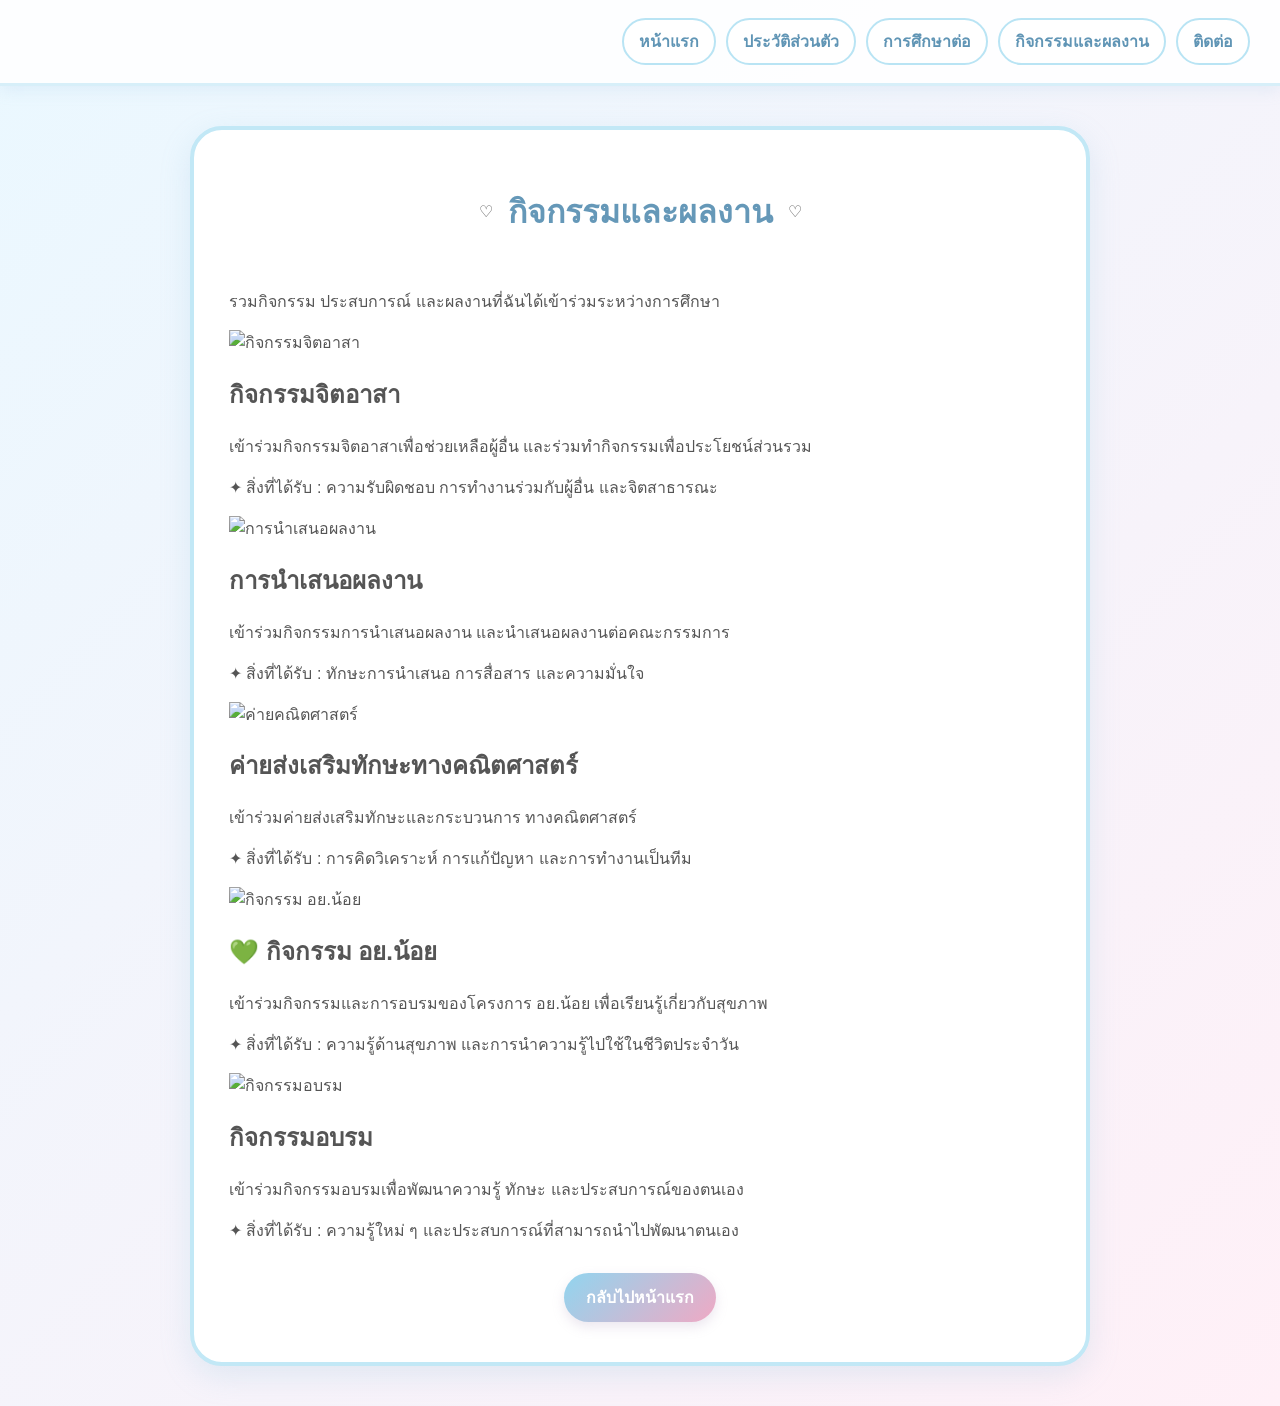
==== activity.html @ 94f87c23 "Update activity.html" ====
<!DOCTYPE html>

<html lang="th">

<head>

    <meta charset="UTF-8">

    <meta name="viewport" content="width=device-width, initial-scale=1.0">

    <title>กิจกรรมและผลงาน | Portfolio</title>

    <link rel="stylesheet" href="style.css">

</head>

<body>

<nav class="navbar">

    <a href="index.html">หน้าแรก</a>

    <a href="profile.html">ประวัติส่วนตัว</a>

    <a href="education.html">การศึกษาต่อ</a>

    <a href="activity.html">กิจกรรมและผลงาน</a>

    <a href="contact.html">ติดต่อ</a>

</nav>

<main class="container">

    <div class="title-box">

        <span>♡</span>

        <h1>กิจกรรมและผลงาน</h1>

        <span>♡</span>

    </div>

    <p class="activity-intro">

        รวมกิจกรรม ประสบการณ์ และผลงานที่ฉันได้เข้าร่วมระหว่างการศึกษา 

    </p>

    <div class="activity-grid">

        <!-- 1 จิตอาสา -->

        <div class="work-card">

            <div class="work-image">

                <img src="volunteer.jpeg" alt="กิจกรรมจิตอาสา">

            </div>

            <div class="work-content">

                <h2> กิจกรรมจิตอาสา</h2>

                <p>

                    เข้าร่วมกิจกรรมจิตอาสาเพื่อช่วยเหลือผู้อื่น

                    และร่วมทำกิจกรรมเพื่อประโยชน์ส่วนรวม

                </p>

                <p class="skill">

                    ✦ สิ่งที่ได้รับ : ความรับผิดชอบ

                    การทำงานร่วมกับผู้อื่น และจิตสาธารณะ

                </p>

            </div>

        </div>

        <!-- 2 การนำเสนอผลงาน -->

        <div class="work-card pink-card">

            <div class="work-image">

                <img src="presentation.jpeg" alt="การนำเสนอผลงาน">

            </div>

            <div class="work-content">

                <h2> การนำเสนอผลงาน</h2>

                <p>

                    เข้าร่วมกิจกรรมการนำเสนอผลงาน

                    และนำเสนอผลงานต่อคณะกรรมการ

                </p>

                <p class="skill">

                    ✦ สิ่งที่ได้รับ : ทักษะการนำเสนอ

                    การสื่อสาร และความมั่นใจ

                </p>

            </div>

        </div>

        <!-- 3 ค่ายคณิตศาสตร์ -->

        <div class="work-card">

            <div class="work-image">

                <img src="mathcamp.jpeg" alt="ค่ายคณิตศาสตร์">

            </div>

            <div class="work-content">

                <h2> ค่ายส่งเสริมทักษะทางคณิตศาสตร์</h2>

                <p>

                    เข้าร่วมค่ายส่งเสริมทักษะและกระบวนการ

                    ทางคณิตศาสตร์

                </p>

                <p class="skill">

                    ✦ สิ่งที่ได้รับ : การคิดวิเคราะห์

                    การแก้ปัญหา และการทำงานเป็นทีม

                </p>

            </div>

        </div>

        <!-- 4 อย.น้อย -->

        <div class="work-card pink-card">

            <div class="work-image">

                <img src="oynoi.jpeg" alt="กิจกรรม อย.น้อย">

            </div>

            <div class="work-content">

                <h2>💚 กิจกรรม อย.น้อย</h2>

                <p>

                    เข้าร่วมกิจกรรมและการอบรมของโครงการ

                    อย.น้อย เพื่อเรียนรู้เกี่ยวกับสุขภาพ

                </p>

                <p class="skill">

                    ✦ สิ่งที่ได้รับ : ความรู้ด้านสุขภาพ

                    และการนำความรู้ไปใช้ในชีวิตประจำวัน

                </p>

            </div>

        </div>

        <!-- 5 อบรม -->

        <div class="work-card">

            <div class="work-image">

                <img src="training.jpeg" alt="กิจกรรมอบรม">

            </div>

            <div class="work-content">

                <h2> กิจกรรมอบรม</h2>

                <p>

                    เข้าร่วมกิจกรรมอบรมเพื่อพัฒนาความรู้

                    ทักษะ และประสบการณ์ของตนเอง

                </p>

                <p class="skill">

                    ✦ สิ่งที่ได้รับ : ความรู้ใหม่ ๆ

                    และประสบการณ์ที่สามารถนำไปพัฒนาตนเอง

                </p>

            </div>

        </div>

    </div>

    <a href="index.html" class="back-button">

         กลับไปหน้าแรก

    </a>

</main>

</body>

</html>
---- style.css ----
* {

    box-sizing: border-box;

}

body {

    margin: 0;

    font-family: Arial, sans-serif;

    background: linear-gradient(135deg, #eaf8ff, #fff0f7);

    color: #555;

    min-height: 100vh;

}

/* =========================

   เมนูด้านบนขวา

========================= */

.navbar {

    display: flex;

    justify-content: flex-end;

    align-items: center;

    gap: 10px;

    padding: 18px 30px;

    background: rgba(255,255,255,0.9);

    border-bottom: 3px solid #d7eff9;

    box-shadow: 0 4px 15px rgba(150,190,220,0.18);

}

.navbar a {

    text-decoration: none;

    color: #6095b5;

    background: white;

    border: 2px solid #b9e4f4;

    padding: 9px 15px;

    border-radius: 25px;

    font-weight: bold;

    transition: 0.3s;

}

.navbar a:hover {

    background: #e6f8ff;

    transform: translateY(-3px);

}

/* =========================

   หน้าปก

========================= */

.cover {

    width: 90%;

    max-width: 800px;

    margin: 55px auto;

    padding: 45px 30px;

    text-align: center;

    background: rgba(255,255,255,0.95);

    border: 4px solid #bde6f5;

    border-radius: 35px;

    box-shadow: 0 10px 30px rgba(140,190,220,0.25);

    position: relative;

}

.decor {

    position: absolute;

    top: 15px;

    right: 25px;

    font-size: 35px;

    color: #f1a9c4;

}

.profile-picture img {

    width: 230px;

    height: 280px;

    object-fit: cover;

    border-radius: 30px;

    border: 6px solid white;

    outline: 3px solid #b9e4f4;

    box-shadow: 0 8px 20px rgba(150,190,220,0.3);

}

.cover h1 {

    margin-top: 30px;

    color: #6399ba;

    font-size: 38px;

}

.cover h2 {

    color: #d27698;

    font-size: 28px;

}

.intro {

    background: #f5fcff;

    border-radius: 25px;

    padding: 15px;

    margin: 25px auto;

    max-width: 600px;

}

.intro p {

    line-height: 1.8;

}

/* =========================

   ปุ่ม

========================= */

.main-button,

.back-button {

    display: inline-block;

    text-decoration: none;

    color: white;

    background: linear-gradient(135deg, #91d5ef, #efa9c4);

    padding: 12px 22px;

    border-radius: 25px;

    font-weight: bold;

    box-shadow: 0 5px 12px rgba(180,160,190,0.25);

    transition: 0.3s;

}

.main-button:hover,

.back-button:hover {

    transform: translateY(-3px);

}

/* =========================

   หน้าข้อมูล

========================= */

.container {

    width: 90%;

    max-width: 900px;

    margin: 40px auto;

    padding: 35px;

    background: white;

    border: 4px solid #c2e8f6;

    border-radius: 32px;

    box-shadow: 0 10px 30px rgba(140,190,220,0.22);

}

/* หัวข้อ */

.title-box {

    display: flex;

    justify-content: center;

    align-items: center;

    gap: 15px;

    margin-bottom: 30px;

}

.title-box h1 {

    color: #6598b8;

    text-align: center;

}

/* กล่องข้อมูล */

.info-card {

    background: #f2fbff;

    border: 2px solid #c6eaf7;

    border-radius: 23px;

    padding: 20px 25px;

    margin: 18px 0;

}

.info-card.pink {

    background: #fff7fa;

    border-color: #f3c4d6;

}

.info-card h2 {

    color: #6097b7;

}

.info-card.pink h2 {

    color: #cc7594;

}

.info-card p {

    line-height: 1.8;

}

/* =========================

   กิจกรรม

========================= */

.activity-card {

    display: flex;

    align-items: center;

    gap: 25px;

    background: #f2fbff;

    border: 2px solid #c6eaf7;

    border-radius: 25px;

    padding: 20px;

    margin: 20px 0;

}

.activity-card.pink {

    background: #fff7fa;

    border-color: #f3c4d6;

}

.activity-photo {

    min-width: 150px;

    height: 120px;

    display: flex;

    align-items: center;

    justify-content: center;

    background: white;

    border: 2px dashed #b7dfee;

    border-radius: 20px;

    font-size: 40px;

}

.activity-card h2 {

    color: #6598b8;

}

/* ปุ่มกลับ */

.back-button {

    display: block;

    width: fit-content;

    margin: 30px auto 5px;

}

/* =========================

   โทรศัพท์

========================= */

@media (max-width: 650px) {

    .navbar {

        justify-content: center;

        padding: 15px 10px;

    }

    .navbar a {

        font-size: 13px;

        padding: 8px 10px;

    }

    .container {

        padding: 25px 18px;

    }

    .cover {

        padding: 35px 20px;

    }

    .cover h1 {

        font-size: 30px;

    }

    .activity-card {

        flex-direction: column;

        text-align: center;

    }

    .activity-photo {

        width: 100%;

    }

}
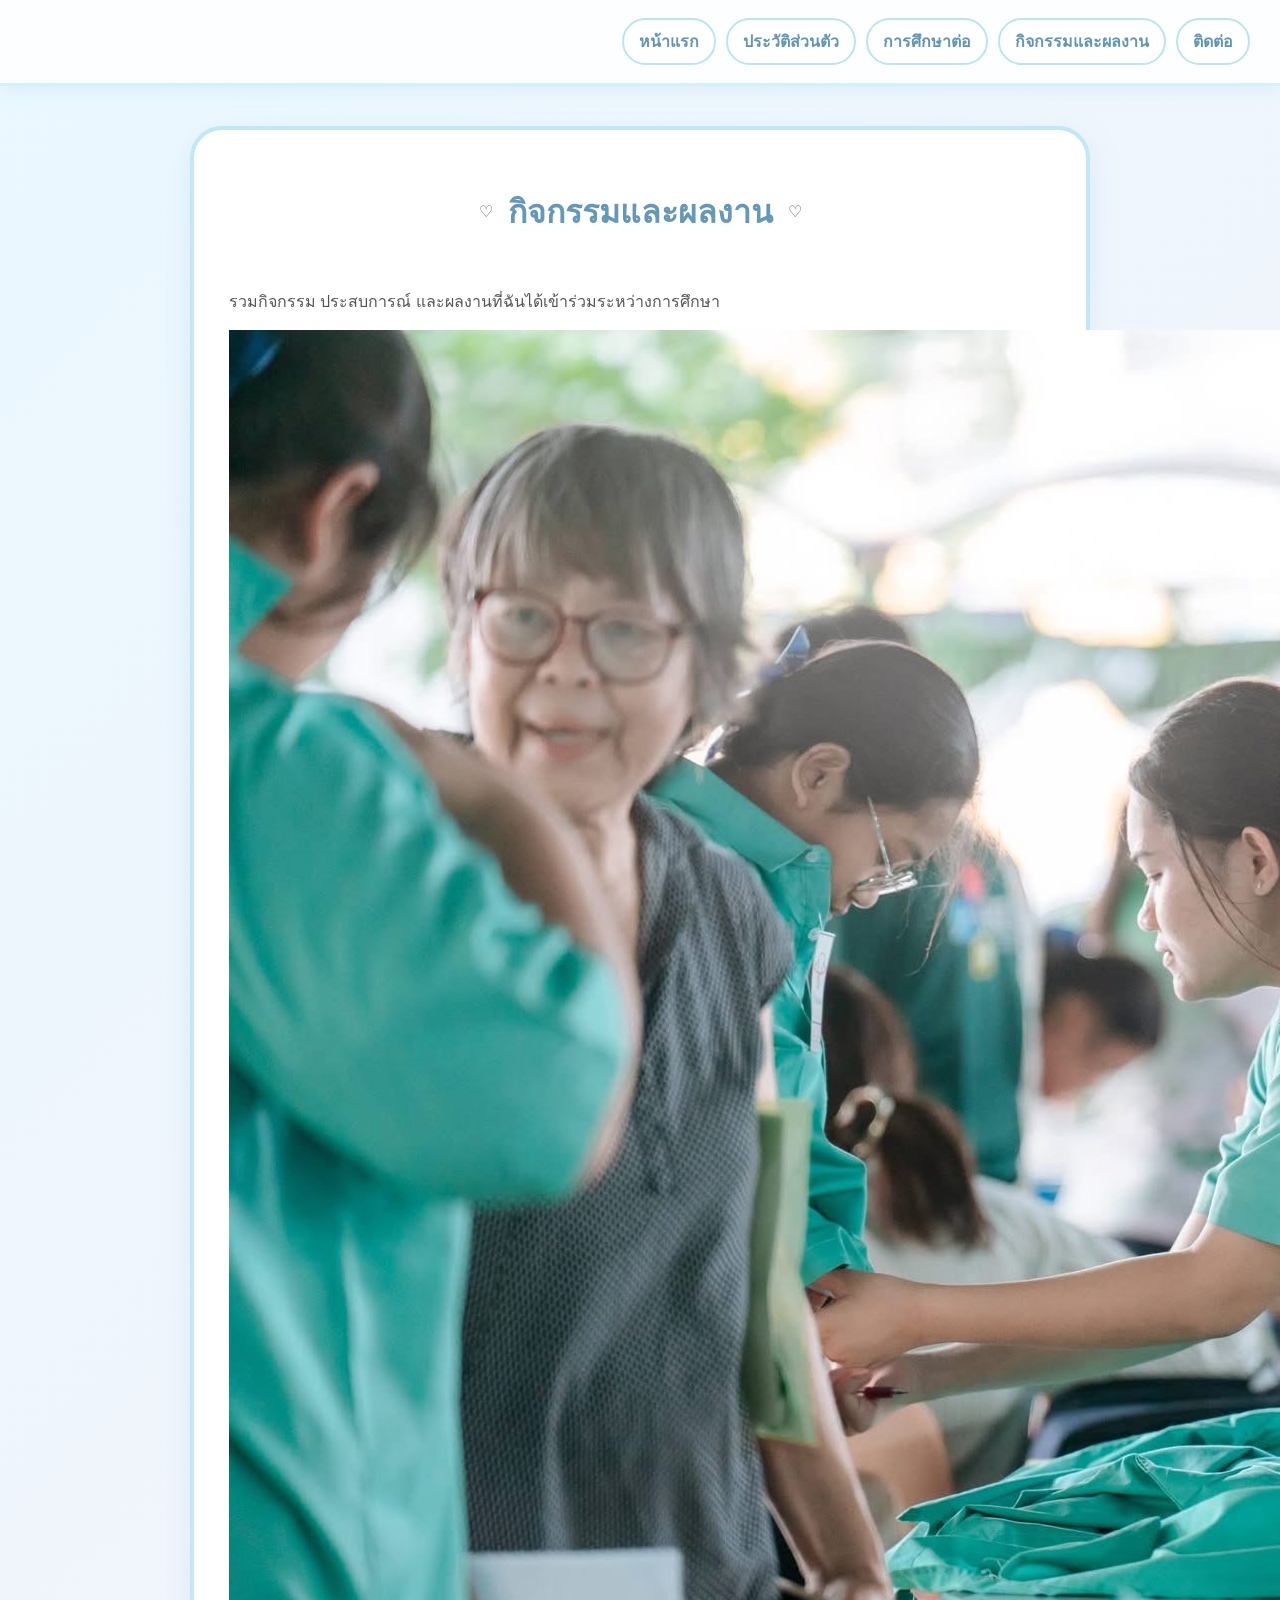
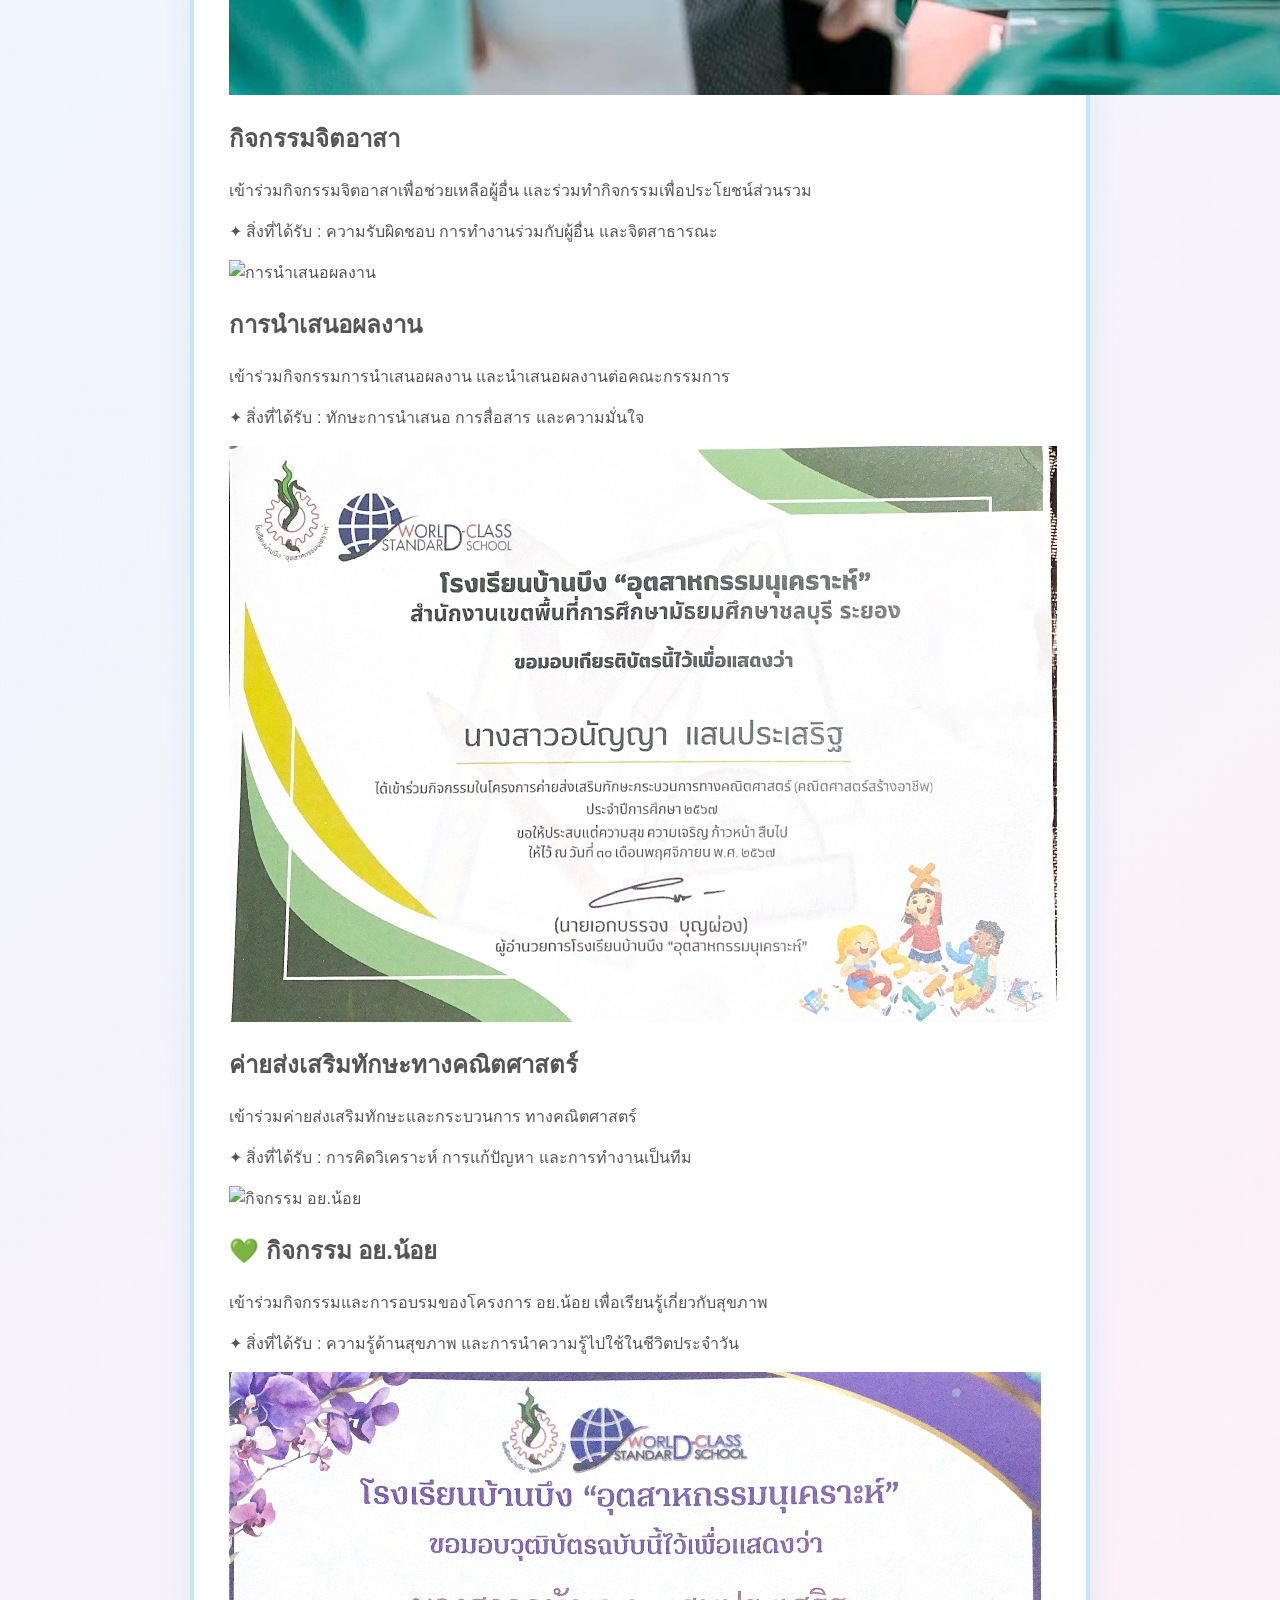
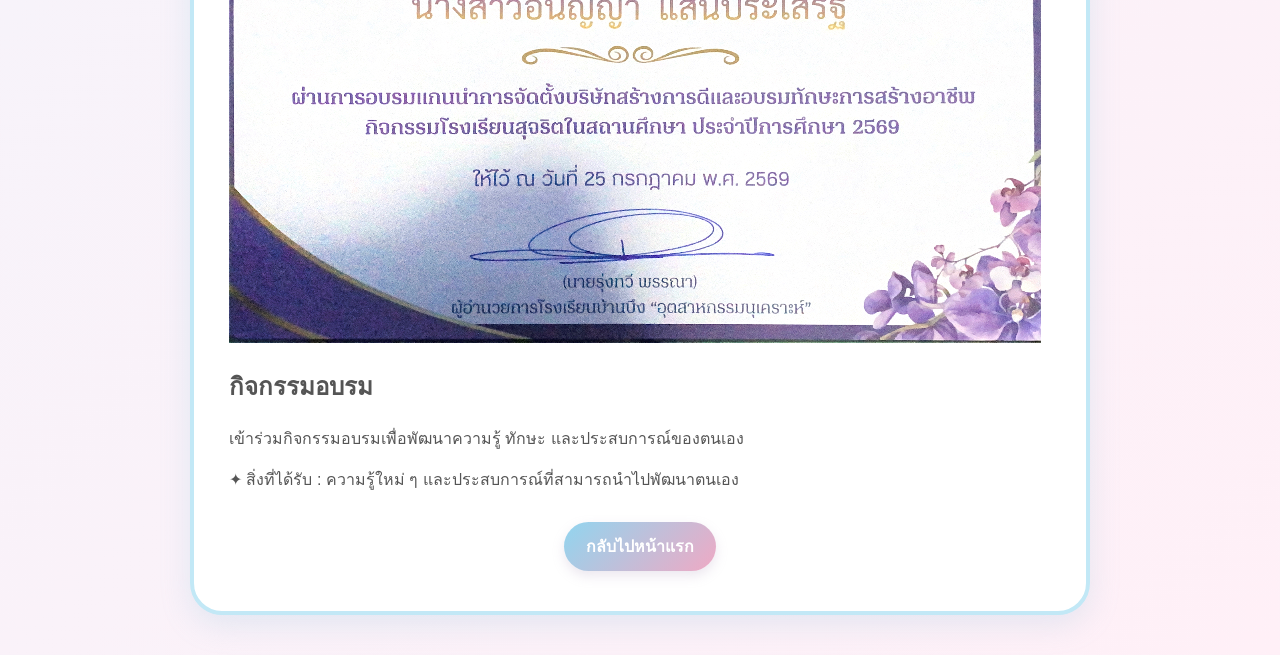
==== commit e7b77adb: "Update activity.html" ====
--- a/activity.html
+++ b/activity.html
@@ -56,7 +56,7 @@
 
             <div class="work-image">
 
-                <img src="volunteer.jpeg" alt="กิจกรรมจิตอาสา">
+                <img src="IMG_9192.jpeg" alt="กิจกรรมจิตอาสา">
 
             </div>
 
@@ -90,7 +90,7 @@
 
             <div class="work-image">
 
-                <img src="presentation.jpeg" alt="การนำเสนอผลงาน">
+                <img src="IMG_1788jpeg" alt="การนำเสนอผลงาน">
 
             </div>
 
@@ -124,7 +124,7 @@
 
             <div class="work-image">
 
-                <img src="mathcamp.jpeg" alt="ค่ายคณิตศาสตร์">
+                <img src="IMG_1789.jpeg" alt="ค่ายคณิตศาสตร์">
 
             </div>
 
@@ -158,7 +158,7 @@
 
             <div class="work-image">
 
-                <img src="oynoi.jpeg" alt="กิจกรรม อย.น้อย">
+                <img src="IMH_1790.jpeg" alt="กิจกรรม อย.น้อย">
 
             </div>
 
@@ -192,7 +192,7 @@
 
             <div class="work-image">
 
-                <img src="training.jpeg" alt="กิจกรรมอบรม">
+                <img src="IMG_1787.jpeg" alt="กิจกรรมอบรม">
 
             </div>
 
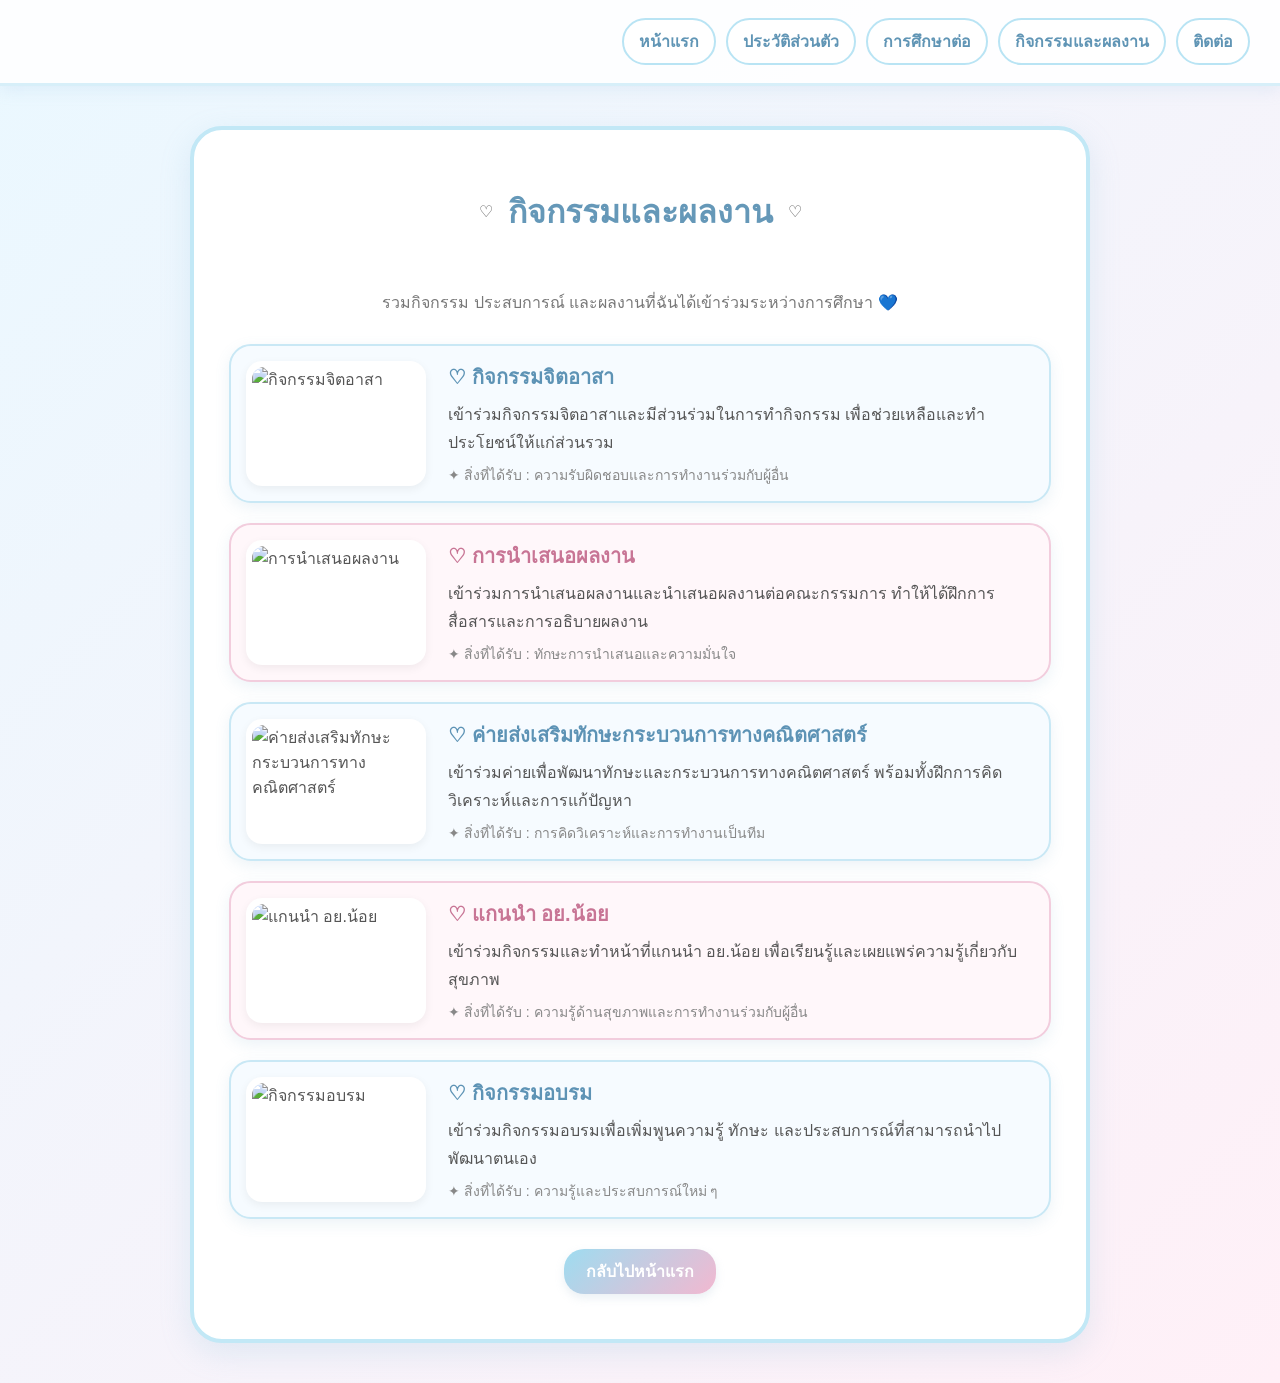
==== commit 43fa5c67: "Update activity.html" ====
--- a/activity.html
+++ b/activity.html
@@ -12,223 +12,457 @@
 
     <link rel="stylesheet" href="style.css">
 
+    <style>
+
+        /* ===== หน้ากิจกรรมและผลงาน ===== */
+
+        .activity-intro {
+
+            text-align: center;
+
+            color: #777;
+
+            margin: 10px 0 28px;
+
+            line-height: 1.7;
+
+        }
+
+        /* กล่องกิจกรรม */
+
+        .activity-item {
+
+            display: flex;
+
+            align-items: center;
+
+            gap: 22px;
+
+            background: #f6fbff;
+
+            border: 2px solid #c9e8f5;
+
+            border-radius: 22px;
+
+            padding: 15px;
+
+            margin-bottom: 20px;
+
+            box-shadow: 0 5px 15px rgba(100, 160, 190, 0.12);
+
+            transition: 0.3s;
+
+        }
+
+        .activity-item:hover {
+
+            transform: translateY(-3px);
+
+        }
+
+        /* สลับสีชมพู */
+
+        .activity-item.pink {
+
+            background: #fff7fa;
+
+            border-color: #f2cddd;
+
+        }
+
+        /* กรอบรูป */
+
+        .activity-img {
+
+            width: 180px;
+
+            height: 125px;
+
+            flex-shrink: 0;
+
+            background: white;
+
+            padding: 6px;
+
+            border-radius: 16px;
+
+            box-shadow: 0 3px 10px rgba(0, 0, 0, 0.06);
+
+        }
+
+        /* รูป */
+
+        .activity-img img {
+
+            width: 100%;
+
+            height: 100%;
+
+            object-fit: cover;
+
+            border-radius: 12px;
+
+            display: block;
+
+        }
+
+        /* เนื้อหา */
+
+        .activity-info {
+
+            flex: 1;
+
+        }
+
+        .activity-info h2 {
+
+            margin: 0 0 8px;
+
+            color: #5d93b5;
+
+            font-size: 20px;
+
+        }
+
+        .activity-item.pink .activity-info h2 {
+
+            color: #c87595;
+
+        }
+
+        .activity-info p {
+
+            margin: 0 0 8px;
+
+            line-height: 1.7;
+
+            color: #555;
+
+        }
+
+        .activity-info span {
+
+            font-size: 14px;
+
+            color: #888;
+
+        }
+
+        /* ปุ่มกลับหน้าแรก */
+
+        .back-button {
+
+            display: block;
+
+            width: fit-content;
+
+            margin: 30px auto 10px;
+
+            padding: 10px 22px;
+
+            background: linear-gradient(135deg, #9edcf0, #f2b8d0);
+
+            color: white;
+
+            text-decoration: none;
+
+            border-radius: 20px;
+
+            font-weight: bold;
+
+            box-shadow: 0 4px 10px rgba(150, 180, 200, 0.2);
+
+        }
+
+        .back-button:hover {
+
+            opacity: 0.85;
+
+        }
+
+        /* ===== สำหรับโทรศัพท์ ===== */
+
+        @media (max-width: 650px) {
+
+            .activity-item {
+
+                gap: 14px;
+
+                padding: 12px;
+
+            }
+
+            .activity-img {
+
+                width: 125px;
+
+                height: 95px;
+
+            }
+
+            .activity-info h2 {
+
+                font-size: 17px;
+
+            }
+
+            .activity-info p {
+
+                font-size: 13px;
+
+            }
+
+            .activity-info span {
+
+                font-size: 12px;
+
+            }
+
+        }
+
+    </style>
+
 </head>
 
 <body>
 
-<nav class="navbar">
-
-    <a href="index.html">หน้าแรก</a>
-
-    <a href="profile.html">ประวัติส่วนตัว</a>
-
-    <a href="education.html">การศึกษาต่อ</a>
-
-    <a href="activity.html">กิจกรรมและผลงาน</a>
-
-    <a href="contact.html">ติดต่อ</a>
-
-</nav>
-
-<main class="container">
-
-    <div class="title-box">
-
-        <span>♡</span>
-
-        <h1>กิจกรรมและผลงาน</h1>
-
-        <span>♡</span>
-
-    </div>
-
-    <p class="activity-intro">
-
-        รวมกิจกรรม ประสบการณ์ และผลงานที่ฉันได้เข้าร่วมระหว่างการศึกษา 
-
-    </p>
-
-    <div class="activity-grid">
-
-        <!-- 1 จิตอาสา -->
-
-        <div class="work-card">
-
-            <div class="work-image">
-
-                <img src="IMG_9192.jpeg" alt="กิจกรรมจิตอาสา">
-
-            </div>
-
-            <div class="work-content">
-
-                <h2> กิจกรรมจิตอาสา</h2>
+    <!-- เมนูด้านบน -->
+
+    <nav class="navbar">
+
+        <a href="index.html">หน้าแรก</a>
+
+        <a href="profile.html">ประวัติส่วนตัว</a>
+
+        <a href="education.html">การศึกษาต่อ</a>
+
+        <a href="activity.html">กิจกรรมและผลงาน</a>
+
+        <a href="contact.html">ติดต่อ</a>
+
+    </nav>
+
+    <!-- เนื้อหาหลัก -->
+
+    <main class="container">
+
+        <!-- หัวข้อ -->
+
+        <div class="title-box">
+
+            <span>♡</span>
+
+            <h1>กิจกรรมและผลงาน</h1>
+
+            <span>♡</span>
+
+        </div>
+
+        <p class="activity-intro">
+
+            รวมกิจกรรม ประสบการณ์ และผลงานที่ฉันได้เข้าร่วมระหว่างการศึกษา 💙
+
+        </p>
+
+        <!-- ===== กิจกรรมที่ 1 ===== -->
+
+        <div class="activity-item">
+
+            <div class="activity-img">
+
+                <img
+
+                    src="LMG_9192.jpeg"
+
+                    alt="กิจกรรมจิตอาสา"
+
+                >
+
+            </div>
+
+            <div class="activity-info">
+
+                <h2>♡ กิจกรรมจิตอาสา</h2>
 
                 <p>
 
-                    เข้าร่วมกิจกรรมจิตอาสาเพื่อช่วยเหลือผู้อื่น
-
-                    และร่วมทำกิจกรรมเพื่อประโยชน์ส่วนรวม
+                    เข้าร่วมกิจกรรมจิตอาสาและมีส่วนร่วมในการทำกิจกรรม
+
+                    เพื่อช่วยเหลือและทำประโยชน์ให้แก่ส่วนรวม
 
                 </p>
 
-                <p class="skill">
-
-                    ✦ สิ่งที่ได้รับ : ความรับผิดชอบ
-
-                    การทำงานร่วมกับผู้อื่น และจิตสาธารณะ
+                <span>
+
+                    ✦ สิ่งที่ได้รับ : ความรับผิดชอบและการทำงานร่วมกับผู้อื่น
+
+                </span>
+
+            </div>
+
+        </div>
+
+        <!-- ===== กิจกรรมที่ 2 ===== -->
+
+        <div class="activity-item pink">
+
+            <div class="activity-img">
+
+                <img
+
+                    src="LMG_1788.jpeg"
+
+                    alt="การนำเสนอผลงาน"
+
+                >
+
+            </div>
+
+            <div class="activity-info">
+
+                <h2>♡ การนำเสนอผลงาน</h2>
+
+                <p>
+
+                    เข้าร่วมการนำเสนอผลงานและนำเสนอผลงานต่อคณะกรรมการ
+
+                    ทำให้ได้ฝึกการสื่อสารและการอธิบายผลงาน
 
                 </p>
 
-            </div>
-
-        </div>
-
-        <!-- 2 การนำเสนอผลงาน -->
-
-        <div class="work-card pink-card">
-
-            <div class="work-image">
-
-                <img src="IMG_1788jpeg" alt="การนำเสนอผลงาน">
-
-            </div>
-
-            <div class="work-content">
-
-                <h2> การนำเสนอผลงาน</h2>
+                <span>
+
+                    ✦ สิ่งที่ได้รับ : ทักษะการนำเสนอและความมั่นใจ
+
+                </span>
+
+            </div>
+
+        </div>
+
+        <!-- ===== กิจกรรมที่ 3 ===== -->
+
+        <div class="activity-item">
+
+            <div class="activity-img">
+
+                <img
+
+                    src="LMG_1789.jpeg"
+
+                    alt="ค่ายส่งเสริมทักษะกระบวนการทางคณิตศาสตร์"
+
+                >
+
+            </div>
+
+            <div class="activity-info">
+
+                <h2>♡ ค่ายส่งเสริมทักษะกระบวนการทางคณิตศาสตร์</h2>
 
                 <p>
 
-                    เข้าร่วมกิจกรรมการนำเสนอผลงาน
-
-                    และนำเสนอผลงานต่อคณะกรรมการ
+                    เข้าร่วมค่ายเพื่อพัฒนาทักษะและกระบวนการทางคณิตศาสตร์
+
+                    พร้อมทั้งฝึกการคิดวิเคราะห์และการแก้ปัญหา
 
                 </p>
 
-                <p class="skill">
-
-                    ✦ สิ่งที่ได้รับ : ทักษะการนำเสนอ
-
-                    การสื่อสาร และความมั่นใจ
+                <span>
+
+                    ✦ สิ่งที่ได้รับ : การคิดวิเคราะห์และการทำงานเป็นทีม
+
+                </span>
+
+            </div>
+
+        </div>
+
+        <!-- ===== กิจกรรมที่ 4 ===== -->
+
+        <div class="activity-item pink">
+
+            <div class="activity-img">
+
+                <img
+
+                    src="LMG_1790.jpeg"
+
+                    alt="แกนนำ อย.น้อย"
+
+                >
+
+            </div>
+
+            <div class="activity-info">
+
+                <h2>♡ แกนนำ อย.น้อย</h2>
+
+                <p>
+
+                    เข้าร่วมกิจกรรมและทำหน้าที่แกนนำ อย.น้อย
+
+                    เพื่อเรียนรู้และเผยแพร่ความรู้เกี่ยวกับสุขภาพ
 
                 </p>
 
-            </div>
-
-        </div>
-
-        <!-- 3 ค่ายคณิตศาสตร์ -->
-
-        <div class="work-card">
-
-            <div class="work-image">
-
-                <img src="IMG_1789.jpeg" alt="ค่ายคณิตศาสตร์">
-
-            </div>
-
-            <div class="work-content">
-
-                <h2> ค่ายส่งเสริมทักษะทางคณิตศาสตร์</h2>
+                <span>
+
+                    ✦ สิ่งที่ได้รับ : ความรู้ด้านสุขภาพและการทำงานร่วมกับผู้อื่น
+
+                </span>
+
+            </div>
+
+        </div>
+
+        <!-- ===== กิจกรรมที่ 5 ===== -->
+
+        <div class="activity-item">
+
+            <div class="activity-img">
+
+                <img
+
+                    src="LMG_1787.jpeg"
+
+                    alt="กิจกรรมอบรม"
+
+                >
+
+            </div>
+
+            <div class="activity-info">
+
+                <h2>♡ กิจกรรมอบรม</h2>
 
                 <p>
 
-                    เข้าร่วมค่ายส่งเสริมทักษะและกระบวนการ
-
-                    ทางคณิตศาสตร์
+                    เข้าร่วมกิจกรรมอบรมเพื่อเพิ่มพูนความรู้
+
+                    ทักษะ และประสบการณ์ที่สามารถนำไปพัฒนาตนเอง
 
                 </p>
 
-                <p class="skill">
-
-                    ✦ สิ่งที่ได้รับ : การคิดวิเคราะห์
-
-                    การแก้ปัญหา และการทำงานเป็นทีม
-
-                </p>
-
-            </div>
-
-        </div>
-
-        <!-- 4 อย.น้อย -->
-
-        <div class="work-card pink-card">
-
-            <div class="work-image">
-
-                <img src="IMH_1790.jpeg" alt="กิจกรรม อย.น้อย">
-
-            </div>
-
-            <div class="work-content">
-
-                <h2>💚 กิจกรรม อย.น้อย</h2>
-
-                <p>
-
-                    เข้าร่วมกิจกรรมและการอบรมของโครงการ
-
-                    อย.น้อย เพื่อเรียนรู้เกี่ยวกับสุขภาพ
-
-                </p>
-
-                <p class="skill">
-
-                    ✦ สิ่งที่ได้รับ : ความรู้ด้านสุขภาพ
-
-                    และการนำความรู้ไปใช้ในชีวิตประจำวัน
-
-                </p>
-
-            </div>
-
-        </div>
-
-        <!-- 5 อบรม -->
-
-        <div class="work-card">
-
-            <div class="work-image">
-
-                <img src="IMG_1787.jpeg" alt="กิจกรรมอบรม">
-
-            </div>
-
-            <div class="work-content">
-
-                <h2> กิจกรรมอบรม</h2>
-
-                <p>
-
-                    เข้าร่วมกิจกรรมอบรมเพื่อพัฒนาความรู้
-
-                    ทักษะ และประสบการณ์ของตนเอง
-
-                </p>
-
-                <p class="skill">
-
-                    ✦ สิ่งที่ได้รับ : ความรู้ใหม่ ๆ
-
-                    และประสบการณ์ที่สามารถนำไปพัฒนาตนเอง
-
-                </p>
-
-            </div>
-
-        </div>
-
-    </div>
-
-    <a href="index.html" class="back-button">
-
-         กลับไปหน้าแรก
-
-    </a>
-
-</main>
+                <span>
+
+                    ✦ สิ่งที่ได้รับ : ความรู้และประสบการณ์ใหม่ ๆ
+
+                </span>
+
+            </div>
+
+        </div>
+
+        <!-- ปุ่มกลับหน้าแรก -->
+
+        <a href="index.html" class="back-button">
+
+             กลับไปหน้าแรก
+
+        </a>
+
+    </main>
 
 </body>
 
--- a/style.css
+++ b/style.css
@@ -433,3 +433,129 @@
     }
 
 }
+.activity-intro {
+
+    text-align: center;
+
+    margin-bottom: 30px;
+
+    line-height: 1.8;
+
+}
+
+.activity-grid {
+
+    display: grid;
+
+    grid-template-columns: repeat(2, 1fr);
+
+    gap: 25px;
+
+}
+
+.work-card {
+
+    background: #f5fcff;
+
+    border: 2px solid #c6eaf7;
+
+    border-radius: 25px;
+
+    overflow: hidden;
+
+    box-shadow: 0 6px 18px rgba(150, 190, 220, 0.15);
+
+    transition: 0.3s;
+
+}
+
+.work-card:hover {
+
+    transform: translateY(-5px);
+
+}
+
+.pink-card {
+
+    background: #fff7fa;
+
+    border-color: #f3c4d6;
+
+}
+
+.work-image {
+
+    width: 100%;
+
+    height: 150px;
+
+    padding: 8px;
+
+    background: white;
+
+}
+
+.work-image img {
+
+    width: 100%;
+
+    height: 100%;
+
+    object-fit: contain;
+
+    border-radius: 15px;
+
+}
+}
+
+.work-content {
+
+    padding: 20px;
+
+}
+
+.work-content h2 {
+
+    color: #6598b8;
+
+    font-size: 20px;
+
+    margin-top: 0;
+
+}
+
+.pink-card .work-content h2 {
+
+    color: #cc7594;
+
+}
+
+.work-content p {
+
+    line-height: 1.7;
+
+}
+
+.skill {
+
+    font-size: 14px;
+
+    color: #777;
+
+}
+
+@media (max-width: 650px) {
+
+    .activity-grid {
+
+        grid-template-columns: 1fr;
+
+    }
+
+    .work-image {
+
+        height: 230px;
+
+    }
+
+}
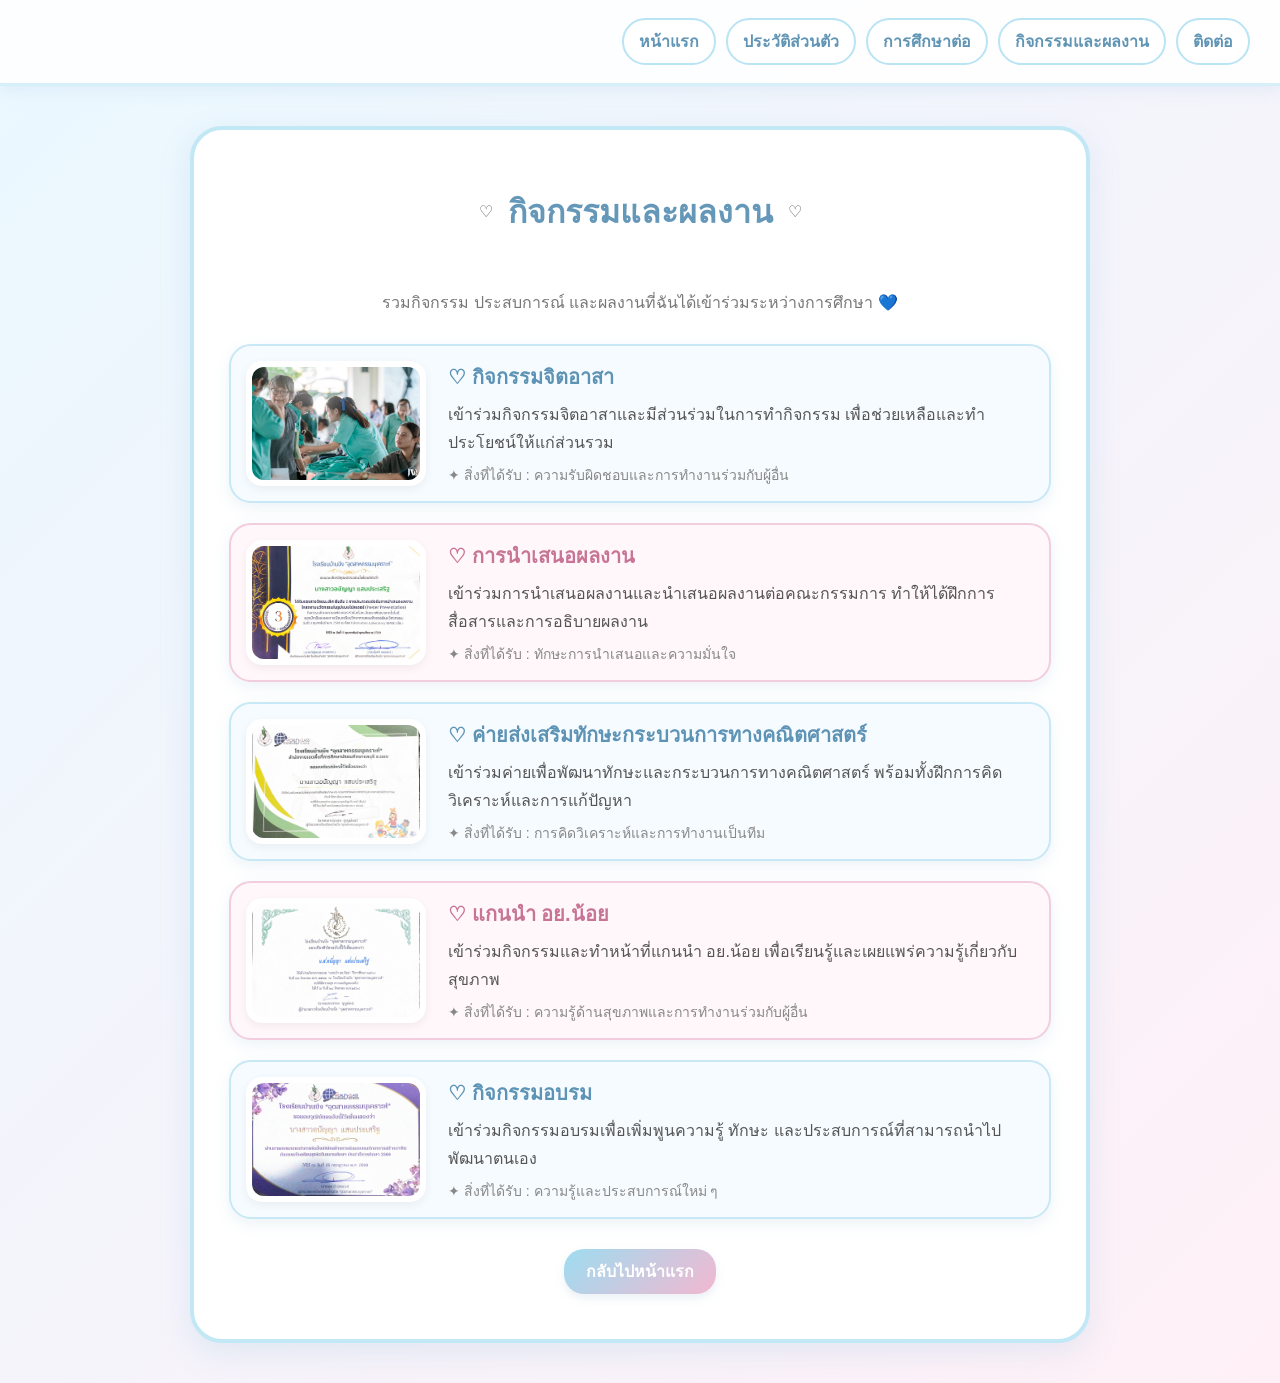
==== commit 51ceecd0: "Update activity.html" ====
--- a/activity.html
+++ b/activity.html
@@ -272,7 +272,7 @@
 
                 <img
 
-                    src="LMG_9192.jpeg"
+                    src="IMG_9192.jpeg"
 
                     alt="กิจกรรมจิตอาสา"
 
@@ -310,7 +310,7 @@
 
                 <img
 
-                    src="LMG_1788.jpeg"
+                    src="IMG_1788.jpeg"
 
                     alt="การนำเสนอผลงาน"
 
@@ -348,7 +348,7 @@
 
                 <img
 
-                    src="LMG_1789.jpeg"
+                    src="IMG_1789.jpeg"
 
                     alt="ค่ายส่งเสริมทักษะกระบวนการทางคณิตศาสตร์"
 
@@ -386,7 +386,7 @@
 
                 <img
 
-                    src="LMG_1790.jpeg"
+                    src="IMG_1790.jpeg"
 
                     alt="แกนนำ อย.น้อย"
 
@@ -424,7 +424,7 @@
 
                 <img
 
-                    src="LMG_1787.jpeg"
+                    src="IMG_1787.jpeg"
 
                     alt="กิจกรรมอบรม"
 
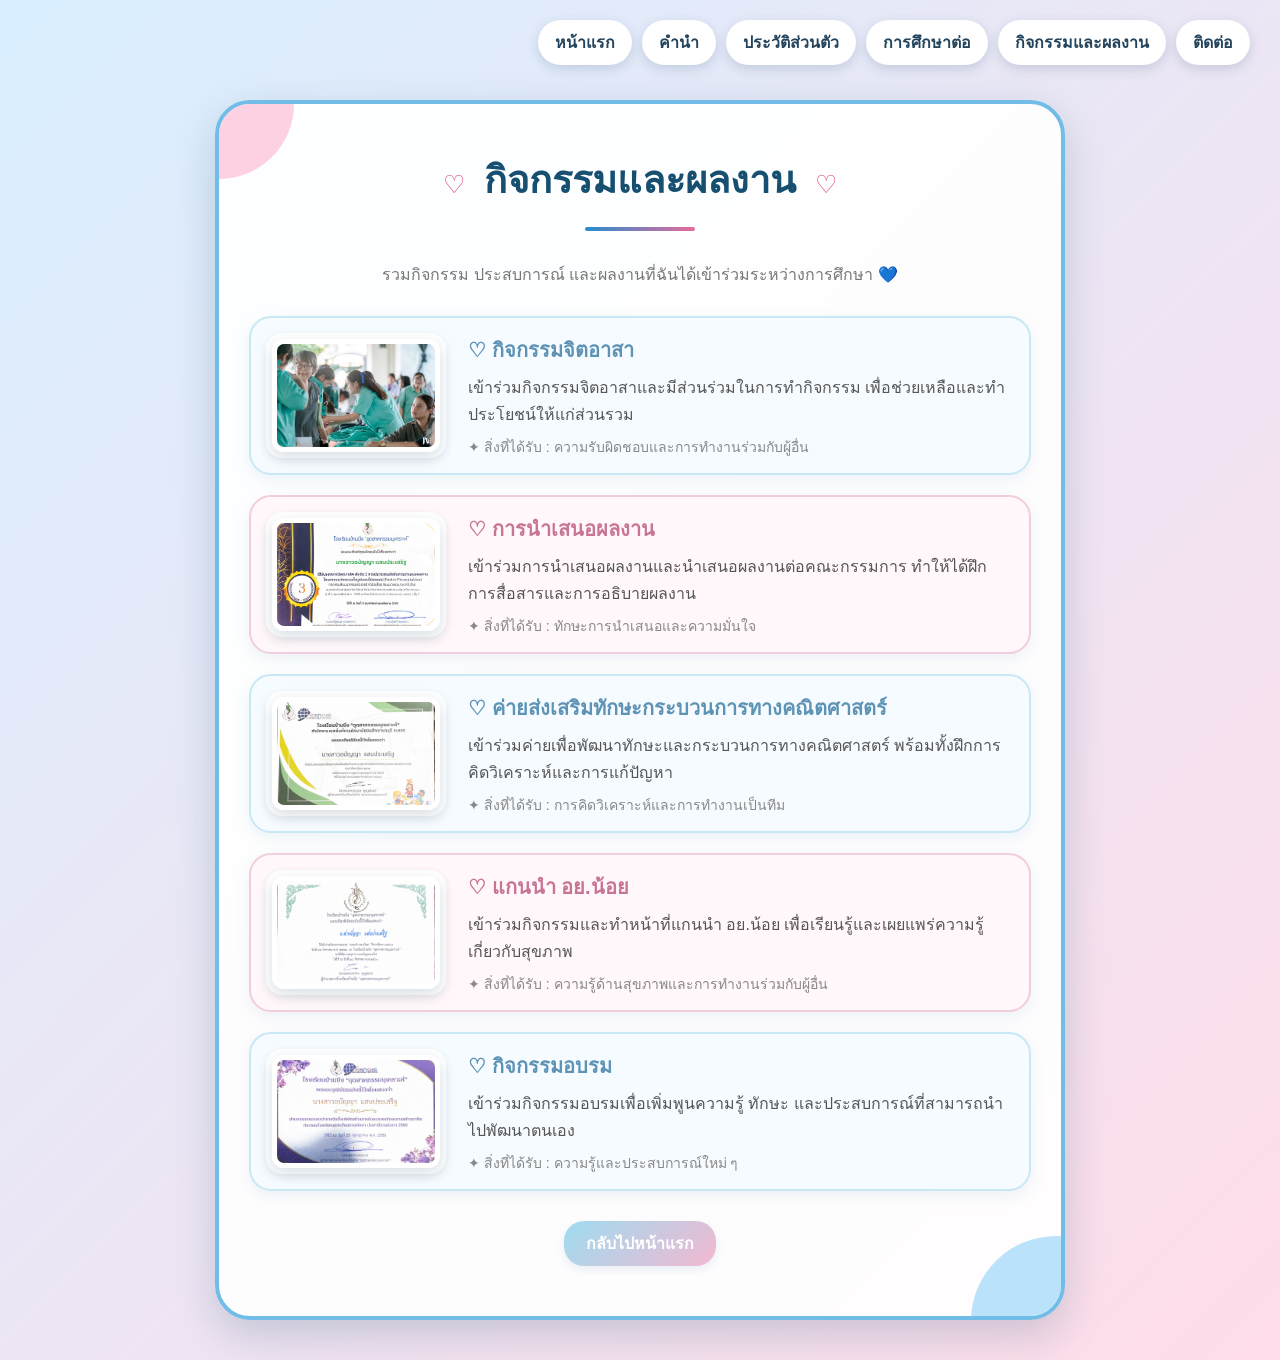
==== commit 5ca5f459: "Update activity.html" ====
--- a/activity.html
+++ b/activity.html
@@ -227,20 +227,21 @@
 <body>
 
     <!-- เมนูด้านบน -->
-
-    <nav class="navbar">
-
-        <a href="index.html">หน้าแรก</a>
-
-        <a href="profile.html">ประวัติส่วนตัว</a>
-
-        <a href="education.html">การศึกษาต่อ</a>
-
-        <a href="activity.html">กิจกรรมและผลงาน</a>
-
-        <a href="contact.html">ติดต่อ</a>
-
-    </nav>
+<nav class="navbar">
+
+    <a href="index.html">หน้าแรก</a>
+
+    <a href="preface.html">คำนำ</a>
+
+    <a href="profile.html">ประวัติส่วนตัว</a>
+
+    <a href="education.html">การศึกษาต่อ</a>
+
+    <a href="activity.html">กิจกรรมและผลงาน</a>
+
+    <a href="contact.html">ติดต่อ</a>
+
+</nav>
 
     <!-- เนื้อหาหลัก -->
 
--- a/style.css
+++ b/style.css
@@ -10,9 +10,9 @@
 
     font-family: Arial, sans-serif;
 
-    background: linear-gradient(135deg, #eaf8ff, #fff0f7);
-
-    color: #555;
+    background: linear-gradient(135deg, #d9efff, #ffdce9);
+
+    color: #243b53;
 
     min-height: 100vh;
 
@@ -20,7 +20,7 @@
 
 /* =========================
 
-   เมนูด้านบนขวา
+   เมนู
 
 ========================= */
 
@@ -30,359 +30,441 @@
 
     justify-content: flex-end;
 
+    gap: 10px;
+
+    padding: 20px 30px;
+
+    flex-wrap: wrap;
+
+}
+
+.navbar a {
+
+    text-decoration: none;
+
+    color: #23445c;
+
+    background: #ffffff;
+
+    padding: 10px 17px;
+
+    border-radius: 25px;
+
+    font-weight: bold;
+
+    box-shadow: 0 4px 12px rgba(40, 80, 110, 0.18);
+
+    transition: 0.3s;
+
+}
+
+.navbar a:hover {
+
+    background: #b9e4ff;
+
+    transform: translateY(-3px);
+
+}
+
+/* =========================
+
+   กล่องหลักทุกหน้า
+
+========================= */
+
+.container {
+
+    width: 90%;
+
+    max-width: 850px;
+
+    margin: 15px auto 40px;
+
+    padding: 40px 30px;
+
+    background: rgba(255, 255, 255, 0.94);
+
+    border: 4px solid #72bde8;
+
+    border-radius: 35px;
+
+    box-shadow: 0 15px 40px rgba(40, 90, 120, 0.22);
+
+    position: relative;
+
+    overflow: hidden;
+
+    animation: appear 0.8s ease;
+
+}
+
+/* วงกลมตกแต่ง */
+
+.container::before {
+
+    content: "";
+
+    position: absolute;
+
+    width: 150px;
+
+    height: 150px;
+
+    background: #ffc5dc;
+
+    border-radius: 50%;
+
+    top: -75px;
+
+    left: -75px;
+
+    opacity: 0.8;
+
+}
+
+.container::after {
+
+    content: "";
+
+    position: absolute;
+
+    width: 170px;
+
+    height: 170px;
+
+    background: #a9ddfa;
+
+    border-radius: 50%;
+
+    bottom: -90px;
+
+    right: -80px;
+
+    opacity: 0.8;
+
+}
+
+/* =========================
+
+   หัวข้อ
+
+========================= */
+
+.title-box {
+
+    text-align: center;
+
+    position: relative;
+
+    z-index: 2;
+
+    margin-bottom: 30px;
+
+}
+
+.title-box h1 {
+
+    display: inline-block;
+
+    color: #164f70;
+
+    font-size: 38px;
+
+    margin: 5px 15px;
+
+}
+
+.title-box span {
+
+    color: #d34f83;
+
+    font-size: 25px;
+
+}
+
+/* เส้นใต้หัวข้อ */
+
+.title-box::after {
+
+    content: "";
+
+    display: block;
+
+    width: 110px;
+
+    height: 4px;
+
+    margin: 12px auto;
+
+    border-radius: 10px;
+
+    background: linear-gradient(to right, #278dcc, #e76b9b);
+
+}
+
+/* =========================
+
+   การ์ดข้อมูล
+
+========================= */
+
+.info-card,
+
+.project-card {
+
+    position: relative;
+
+    z-index: 2;
+
+    background: #ffffff;
+
+    border: 2px solid #9ed8f5;
+
+    border-radius: 25px;
+
+    padding: 25px;
+
+    margin: 20px 0;
+
+    box-shadow: 0 8px 22px rgba(50, 90, 120, 0.15);
+
+    transition: 0.35s;
+
+}
+
+.info-card:hover,
+
+.project-card:hover {
+
+    transform: translateY(-6px);
+
+    box-shadow: 0 14px 30px rgba(50, 90, 120, 0.22);
+
+}
+
+.info-card h2,
+
+.project-card h2 {
+
+    color: #2377a8;
+
+    margin-top: 0;
+
+}
+
+.info-card.pink {
+
+    border-color: #efabc8;
+
+    background: #fff7fb;
+
+}
+
+.info-card.pink h2 {
+
+    color: #d34f83;
+
+}
+
+/* =========================
+
+   กิจกรรมและผลงาน
+
+========================= */
+
+.activity-item {
+
+    position: relative;
+
+    z-index: 2;
+
+    display: flex;
+
     align-items: center;
 
-    gap: 10px;
-
-    padding: 18px 30px;
-
-    background: rgba(255,255,255,0.9);
-
-    border-bottom: 3px solid #d7eff9;
-
-    box-shadow: 0 4px 15px rgba(150,190,220,0.18);
-
-}
-
-.navbar a {
+    gap: 25px;
+
+    background: #ffffff;
+
+    border: 2px solid #9ed8f5;
+
+    border-radius: 25px;
+
+    padding: 18px;
+
+    margin: 20px 0;
+
+    box-shadow: 0 8px 22px rgba(50, 90, 120, 0.15);
+
+    transition: 0.35s;
+
+}
+
+.activity-item:nth-child(even) {
+
+    border-color: #efabc8;
+
+    background: #fffafd;
+
+}
+
+.activity-item:hover {
+
+    transform: translateY(-6px);
+
+    box-shadow: 0 14px 30px rgba(50, 90, 120, 0.22);
+
+}
+
+.activity-item img {
+
+    width: 180px;
+
+    height: 125px;
+
+    object-fit: cover;
+
+    border-radius: 20px;
+
+    border: 5px solid #ffffff;
+
+    box-shadow: 0 5px 15px rgba(50, 90, 120, 0.2);
+
+    transition: 0.4s;
+
+}
+
+.activity-item:hover img {
+
+    transform: scale(1.04) rotate(1deg);
+
+}
+
+.activity-item h2 {
+
+    color: #2377a8;
+
+}
+
+.activity-item:nth-child(even) h2 {
+
+    color: #d34f83;
+
+}
+
+/* =========================
+
+   รูปทั่วไป
+
+========================= */
+
+img {
+
+    max-width: 100%;
+
+    border-radius: 20px;
+
+}
+
+img:hover {
+
+    transform: scale(1.02);
+
+}
+
+/* =========================
+
+   ปุ่มกลับหน้าแรก
+
+========================= */
+
+.back-button {
+
+    position: relative;
+
+    z-index: 2;
+
+    display: inline-block;
+
+    margin-top: 15px;
 
     text-decoration: none;
 
-    color: #6095b5;
-
-    background: white;
-
-    border: 2px solid #b9e4f4;
-
-    padding: 9px 15px;
+    color: white;
+
+    background: linear-gradient(135deg, #278dcc, #d34f83);
+
+    padding: 12px 24px;
 
     border-radius: 25px;
 
     font-weight: bold;
 
+    box-shadow: 0 6px 16px rgba(50, 90, 120, 0.2);
+
     transition: 0.3s;
 
 }
 
-.navbar a:hover {
-
-    background: #e6f8ff;
-
-    transform: translateY(-3px);
-
-}
-
-/* =========================
-
-   หน้าปก
-
-========================= */
-
-.cover {
-
-    width: 90%;
-
-    max-width: 800px;
-
-    margin: 55px auto;
-
-    padding: 45px 30px;
-
-    text-align: center;
-
-    background: rgba(255,255,255,0.95);
-
-    border: 4px solid #bde6f5;
-
-    border-radius: 35px;
-
-    box-shadow: 0 10px 30px rgba(140,190,220,0.25);
-
-    position: relative;
-
-}
-
-.decor {
-
-    position: absolute;
-
-    top: 15px;
-
-    right: 25px;
-
-    font-size: 35px;
-
-    color: #f1a9c4;
-
-}
-
-.profile-picture img {
-
-    width: 230px;
-
-    height: 280px;
-
-    object-fit: cover;
-
-    border-radius: 30px;
-
-    border: 6px solid white;
-
-    outline: 3px solid #b9e4f4;
-
-    box-shadow: 0 8px 20px rgba(150,190,220,0.3);
-
-}
-
-.cover h1 {
-
-    margin-top: 30px;
-
-    color: #6399ba;
-
-    font-size: 38px;
-
-}
-
-.cover h2 {
-
-    color: #d27698;
-
-    font-size: 28px;
-
-}
-
-.intro {
-
-    background: #f5fcff;
-
-    border-radius: 25px;
-
-    padding: 15px;
-
-    margin: 25px auto;
-
-    max-width: 600px;
-
-}
-
-.intro p {
-
-    line-height: 1.8;
-
-}
-
-/* =========================
-
-   ปุ่ม
-
-========================= */
-
-.main-button,
-
-.back-button {
-
-    display: inline-block;
-
-    text-decoration: none;
-
-    color: white;
-
-    background: linear-gradient(135deg, #91d5ef, #efa9c4);
-
-    padding: 12px 22px;
-
-    border-radius: 25px;
-
-    font-weight: bold;
-
-    box-shadow: 0 5px 12px rgba(180,160,190,0.25);
-
-    transition: 0.3s;
-
-}
-
-.main-button:hover,
-
 .back-button:hover {
 
-    transform: translateY(-3px);
-
-}
-
-/* =========================
-
-   หน้าข้อมูล
-
-========================= */
-
-.container {
-
-    width: 90%;
-
-    max-width: 900px;
-
-    margin: 40px auto;
-
-    padding: 35px;
-
-    background: white;
-
-    border: 4px solid #c2e8f6;
-
-    border-radius: 32px;
-
-    box-shadow: 0 10px 30px rgba(140,190,220,0.22);
-
-}
-
-/* หัวข้อ */
-
-.title-box {
-
-    display: flex;
-
-    justify-content: center;
-
-    align-items: center;
-
-    gap: 15px;
-
-    margin-bottom: 30px;
-
-}
-
-.title-box h1 {
-
-    color: #6598b8;
-
-    text-align: center;
-
-}
-
-/* กล่องข้อมูล */
-
-.info-card {
-
-    background: #f2fbff;
-
-    border: 2px solid #c6eaf7;
-
-    border-radius: 23px;
-
-    padding: 20px 25px;
-
-    margin: 18px 0;
-
-}
-
-.info-card.pink {
-
-    background: #fff7fa;
-
-    border-color: #f3c4d6;
-
-}
-
-.info-card h2 {
-
-    color: #6097b7;
-
-}
-
-.info-card.pink h2 {
-
-    color: #cc7594;
-
-}
-
-.info-card p {
-
-    line-height: 1.8;
-
-}
-
-/* =========================
-
-   กิจกรรม
-
-========================= */
-
-.activity-card {
-
-    display: flex;
-
-    align-items: center;
-
-    gap: 25px;
-
-    background: #f2fbff;
-
-    border: 2px solid #c6eaf7;
-
-    border-radius: 25px;
-
-    padding: 20px;
-
-    margin: 20px 0;
-
-}
-
-.activity-card.pink {
-
-    background: #fff7fa;
-
-    border-color: #f3c4d6;
-
-}
-
-.activity-photo {
-
-    min-width: 150px;
-
-    height: 120px;
-
-    display: flex;
-
-    align-items: center;
-
-    justify-content: center;
-
-    background: white;
-
-    border: 2px dashed #b7dfee;
-
-    border-radius: 20px;
-
-    font-size: 40px;
-
-}
-
-.activity-card h2 {
-
-    color: #6598b8;
-
-}
-
-/* ปุ่มกลับ */
-
-.back-button {
-
-    display: block;
-
-    width: fit-content;
-
-    margin: 30px auto 5px;
-
-}
-
-/* =========================
-
-   โทรศัพท์
-
-========================= */
-
-@media (max-width: 650px) {
+    transform: translateY(-4px) scale(1.03);
+
+}
+
+/* =========================
+
+   เส้นตกแต่ง
+
+========================= */
+
+hr {
+
+    border: none;
+
+    height: 3px;
+
+    border-radius: 10px;
+
+    background: linear-gradient(to right, #278dcc, #e76b9b);
+
+    margin: 25px 0;
+
+}
+
+/* =========================
+
+   Animation
+
+========================= */
+
+@keyframes appear {
+
+    from {
+
+        opacity: 0;
+
+        transform: translateY(20px);
+
+    }
+
+    to {
+
+        opacity: 1;
+
+        transform: translateY(0);
+
+    }
+
+}
+
+/* =========================
+
+   มือถือ
+
+========================= */
+
+@media (max-width: 600px) {
 
     .navbar {
 
@@ -394,31 +476,27 @@
 
     .navbar a {
 
-        font-size: 13px;
-
-        padding: 8px 10px;
+        font-size: 12px;
+
+        padding: 8px 11px;
 
     }
 
     .container {
 
-        padding: 25px 18px;
-
-    }
-
-    .cover {
-
-        padding: 35px 20px;
-
-    }
-
-    .cover h1 {
+        width: 94%;
+
+        padding: 30px 15px;
+
+    }
+
+    .title-box h1 {
 
         font-size: 30px;
 
     }
 
-    .activity-card {
+    .activity-item {
 
         flex-direction: column;
 
@@ -426,136 +504,14 @@
 
     }
 
-    .activity-photo {
+    .activity-item img {
 
         width: 100%;
 
-    }
-
-}
-.activity-intro {
-
-    text-align: center;
-
-    margin-bottom: 30px;
-
-    line-height: 1.8;
-
-}
-
-.activity-grid {
-
-    display: grid;
-
-    grid-template-columns: repeat(2, 1fr);
-
-    gap: 25px;
-
-}
-
-.work-card {
-
-    background: #f5fcff;
-
-    border: 2px solid #c6eaf7;
-
-    border-radius: 25px;
-
-    overflow: hidden;
-
-    box-shadow: 0 6px 18px rgba(150, 190, 220, 0.15);
-
-    transition: 0.3s;
-
-}
-
-.work-card:hover {
-
-    transform: translateY(-5px);
-
-}
-
-.pink-card {
-
-    background: #fff7fa;
-
-    border-color: #f3c4d6;
-
-}
-
-.work-image {
-
-    width: 100%;
-
-    height: 150px;
-
-    padding: 8px;
-
-    background: white;
-
-}
-
-.work-image img {
-
-    width: 100%;
-
-    height: 100%;
-
-    object-fit: contain;
-
-    border-radius: 15px;
-
-}
-}
-
-.work-content {
-
-    padding: 20px;
-
-}
-
-.work-content h2 {
-
-    color: #6598b8;
-
-    font-size: 20px;
-
-    margin-top: 0;
-
-}
-
-.pink-card .work-content h2 {
-
-    color: #cc7594;
-
-}
-
-.work-content p {
-
-    line-height: 1.7;
-
-}
-
-.skill {
-
-    font-size: 14px;
-
-    color: #777;
-
-}
-
-@media (max-width: 650px) {
-
-    .activity-grid {
-
-        grid-template-columns: 1fr;
-
-    }
-
-    .work-image {
-
-        height: 230px;
-
-    }
-
-}
+        max-width: 300px;
+
+        height: 190px;
+
+    }
+
+}
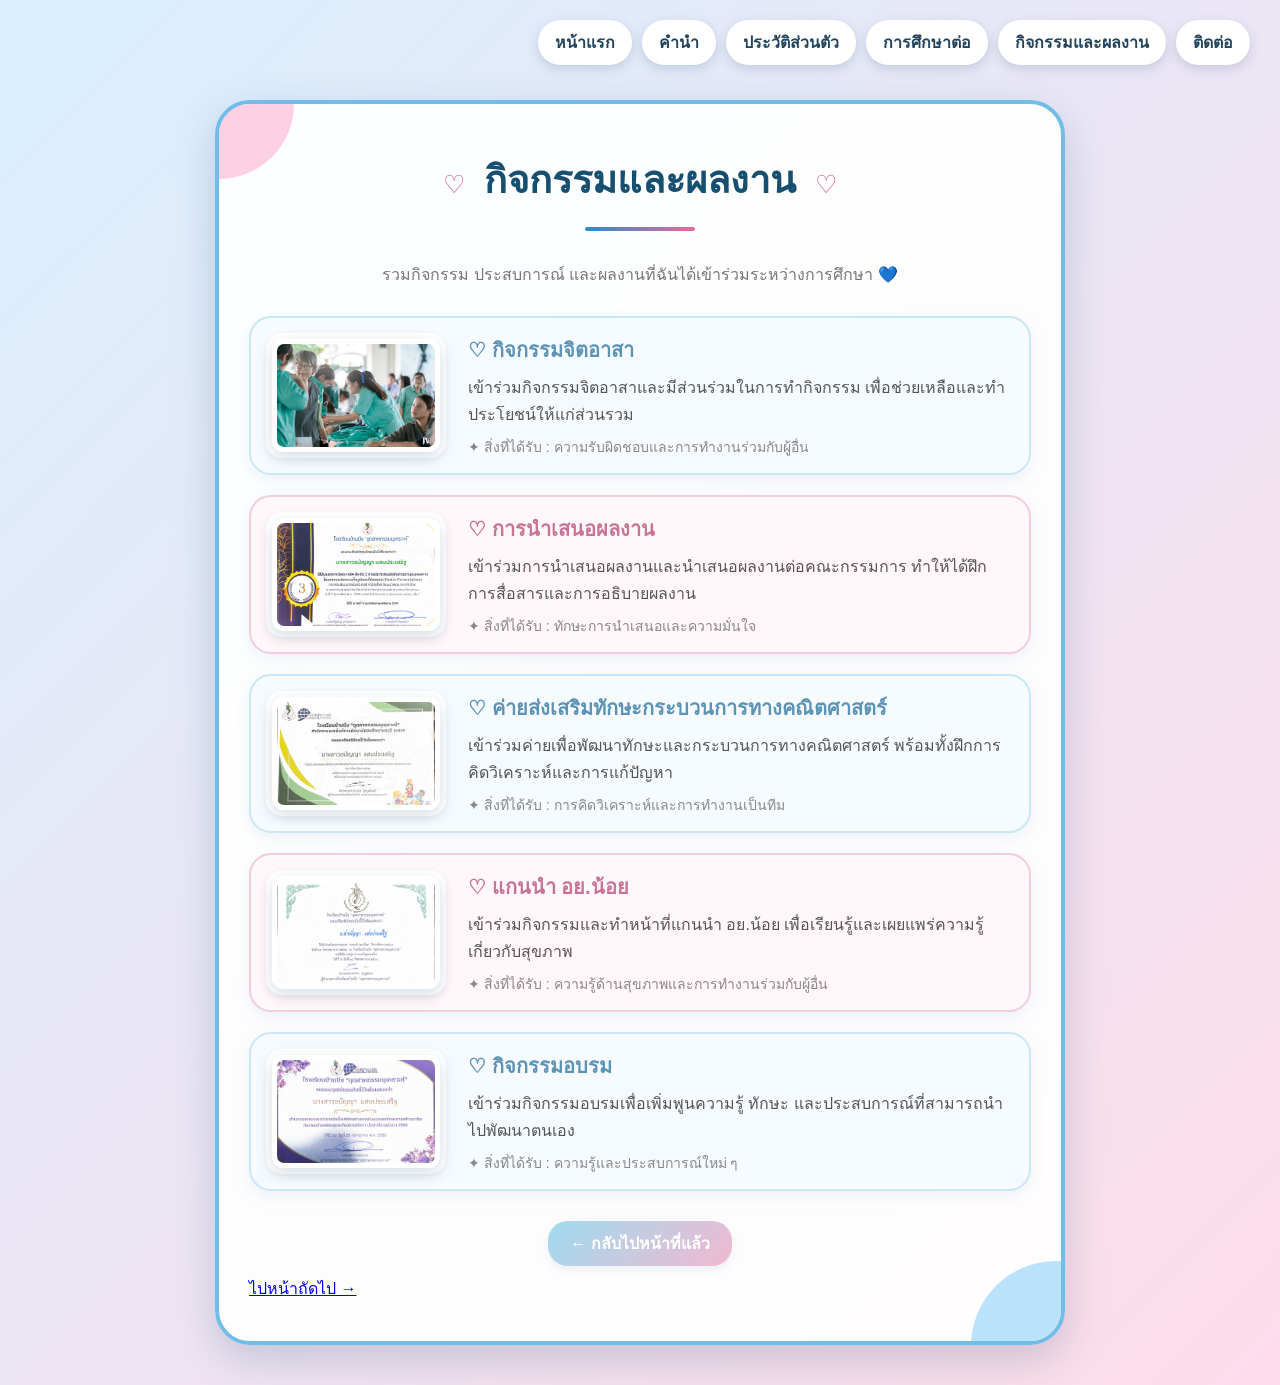
==== commit 8386f27a: "Update activity.html" ====
--- a/activity.html
+++ b/activity.html
@@ -456,13 +456,21 @@
         </div>
 
         <!-- ปุ่มกลับหน้าแรก -->
-
-        <a href="index.html" class="back-button">
-
-             กลับไปหน้าแรก
-
-        </a>
-
+<div class="page-buttons">
+
+    <a href="education.html" class="back-button">
+
+        ← กลับไปหน้าที่แล้ว
+
+    </a>
+
+    <a href="contact.html" class="next-button">
+
+        ไปหน้าถัดไป →
+
+    </a>
+
+</div>
     </main>
 
 </body>
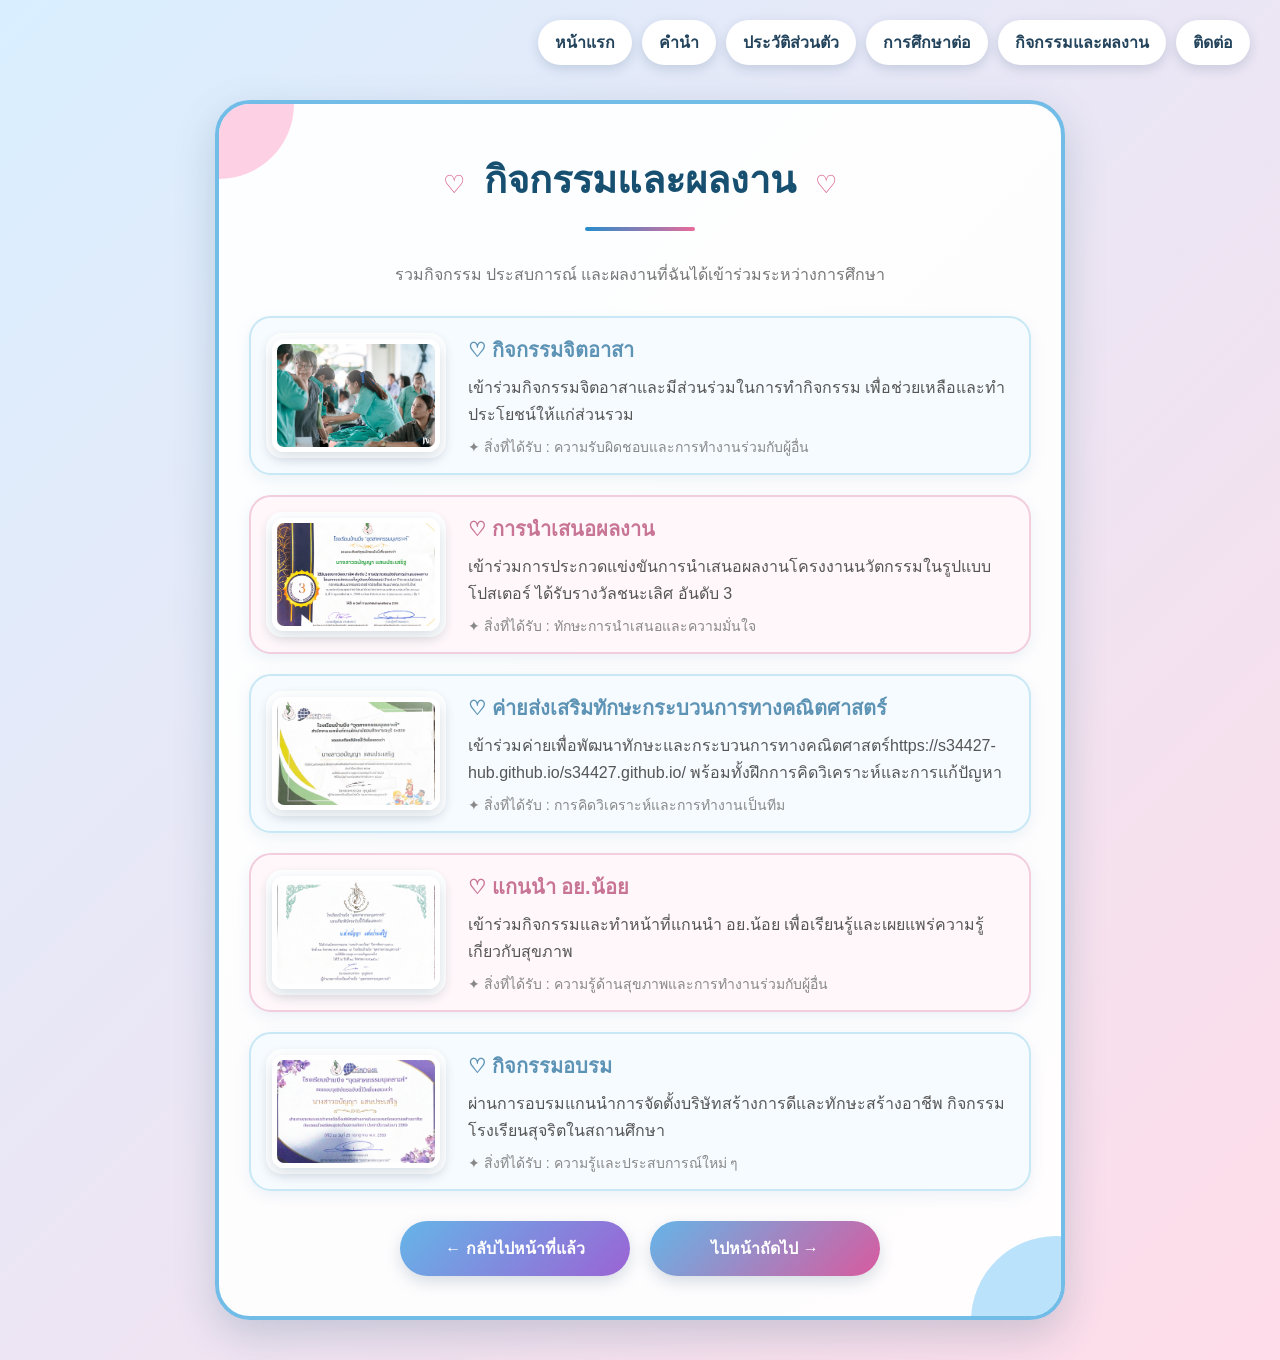
==== commit a3aa178b: "Update activity.html" ====
--- a/activity.html
+++ b/activity.html
@@ -261,7 +261,7 @@
 
         <p class="activity-intro">
 
-            รวมกิจกรรม ประสบการณ์ และผลงานที่ฉันได้เข้าร่วมระหว่างการศึกษา 💙
+            รวมกิจกรรม ประสบการณ์ และผลงานที่ฉันได้เข้าร่วมระหว่างการศึกษา 
 
         </p>
 
@@ -325,9 +325,9 @@
 
                 <p>
 
-                    เข้าร่วมการนำเสนอผลงานและนำเสนอผลงานต่อคณะกรรมการ
-
-                    ทำให้ได้ฝึกการสื่อสารและการอธิบายผลงาน
+                    เข้าร่วมการประกวดแข่งขันการนำเสนอผลงานโครงงานนวัตกรรมในรูปแบบโปสเตอร์
+
+                    ได้รับรางวัลชนะเลิศ อันดับ 3
 
                 </p>
 
@@ -363,7 +363,7 @@
 
                 <p>
 
-                    เข้าร่วมค่ายเพื่อพัฒนาทักษะและกระบวนการทางคณิตศาสตร์
+                    เข้าร่วมค่ายเพื่อพัฒนาทักษะและกระบวนการทางคณิตศาสตร์https://s34427-hub.github.io/s34427.github.io/
 
                     พร้อมทั้งฝึกการคิดวิเคราะห์และการแก้ปัญหา
 
@@ -439,9 +439,10 @@
 
                 <p>
 
-                    เข้าร่วมกิจกรรมอบรมเพื่อเพิ่มพูนความรู้
-
-                    ทักษะ และประสบการณ์ที่สามารถนำไปพัฒนาตนเอง
+                ผ่านการอบรมแกนนำการจัดตั้งบริษัทสร้างการดีและทักษะสร้างอาชีพ 
+                กิจกรรมโรงเรียนสุจริตในสถานศึกษา
+
+                    
 
                 </p>
 
--- a/style.css
+++ b/style.css
@@ -20,7 +20,7 @@
 
 /* =========================
 
-   เมนู
+   เมนูด้านบน
 
 ========================= */
 
@@ -182,8 +182,6 @@
 
 }
 
-/* เส้นใต้หัวข้อ */
-
 .title-box::after {
 
     content: "";
@@ -374,7 +372,101 @@
 
 /* =========================
 
-   ปุ่มกลับหน้าแรก
+   ปุ่มเปลี่ยนหน้า
+
+   ให้เท่ากันทุกหน้า
+
+========================= */
+
+.page-buttons {
+
+    position: relative;
+
+    z-index: 5;
+
+    display: flex;
+
+    justify-content: center;
+
+    align-items: center;
+
+    gap: 20px;
+
+    margin-top: 30px;
+
+    flex-wrap: wrap;
+
+}
+
+/* ปุ่มทุกปุ่มขนาดเท่ากัน */
+
+.page-buttons .back-button,
+
+.page-buttons .next-button {
+
+    display: inline-flex;
+
+    justify-content: center;
+
+    align-items: center;
+
+    width: 230px;
+
+    min-width: 230px;
+
+    height: 55px;
+
+    min-height: 55px;
+
+    margin: 0;
+
+    padding: 0 15px;
+
+    border-radius: 30px;
+
+    color: white;
+
+    text-decoration: none;
+
+    font-weight: bold;
+
+    font-size: 16px;
+
+    box-shadow: 0 6px 16px rgba(50, 90, 120, 0.20);
+
+    transition: 0.3s;
+
+}
+
+/* ปุ่มย้อนกลับ */
+
+.page-buttons .back-button {
+
+    background: linear-gradient(135deg, #65b5e8, #9b63d4);
+
+}
+
+/* ปุ่มหน้าถัดไป */
+
+.page-buttons .next-button {
+
+    background: linear-gradient(135deg, #65b5e8, #d85a9f);
+
+}
+
+/* เอฟเฟกต์ตอนกด/เอาเมาส์วาง */
+
+.page-buttons a:hover {
+
+    transform: translateY(-3px);
+
+    box-shadow: 0 9px 20px rgba(50, 90, 120, 0.28);
+
+}
+
+/* =========================
+
+   ปุ่มกลับหน้าแรกแบบเดิม
 
 ========================= */
 
@@ -384,7 +476,15 @@
 
     z-index: 2;
 
-    display: inline-block;
+    display: inline-flex;
+
+    justify-content: center;
+
+    align-items: center;
+
+    width: 230px;
+
+    height: 55px;
 
     margin-top: 15px;
 
@@ -394,9 +494,7 @@
 
     background: linear-gradient(135deg, #278dcc, #d34f83);
 
-    padding: 12px 24px;
-
-    border-radius: 25px;
+    border-radius: 30px;
 
     font-weight: bold;
 
@@ -414,6 +512,52 @@
 
 /* =========================
 
+   ปุ่มไปหน้าถัดไปหน้าแรก
+
+========================= */
+
+.next-button {
+
+    position: relative;
+
+    z-index: 2;
+
+    display: inline-flex;
+
+    justify-content: center;
+
+    align-items: center;
+
+    width: 230px;
+
+    height: 55px;
+
+    margin-top: 15px;
+
+    text-decoration: none;
+
+    color: white;
+
+    background: linear-gradient(135deg, #278dcc, #d34f83);
+
+    border-radius: 30px;
+
+    font-weight: bold;
+
+    box-shadow: 0 6px 16px rgba(50, 90, 120, 0.2);
+
+    transition: 0.3s;
+
+}
+
+.next-button:hover {
+
+    transform: translateY(-4px) scale(1.03);
+
+}
+
+/* =========================
+
    เส้นตกแต่ง
 
 ========================= */
@@ -460,7 +604,7 @@
 
 /* =========================
 
-   มือถือ
+   มือถือ / iPad
 
 ========================= */
 
@@ -514,4 +658,26 @@
 
     }
 
-}
+    /* ปุ่มยังขนาดเท่ากัน แต่ไม่ล้นจอ */
+
+    .page-buttons {
+
+        flex-direction: column;
+
+        gap: 12px;
+
+    }
+
+    .page-buttons .back-button,
+
+    .page-buttons .next-button {
+
+        width: 230px;
+
+        min-width: 230px;
+
+        height: 55px;
+
+    }
+
+}
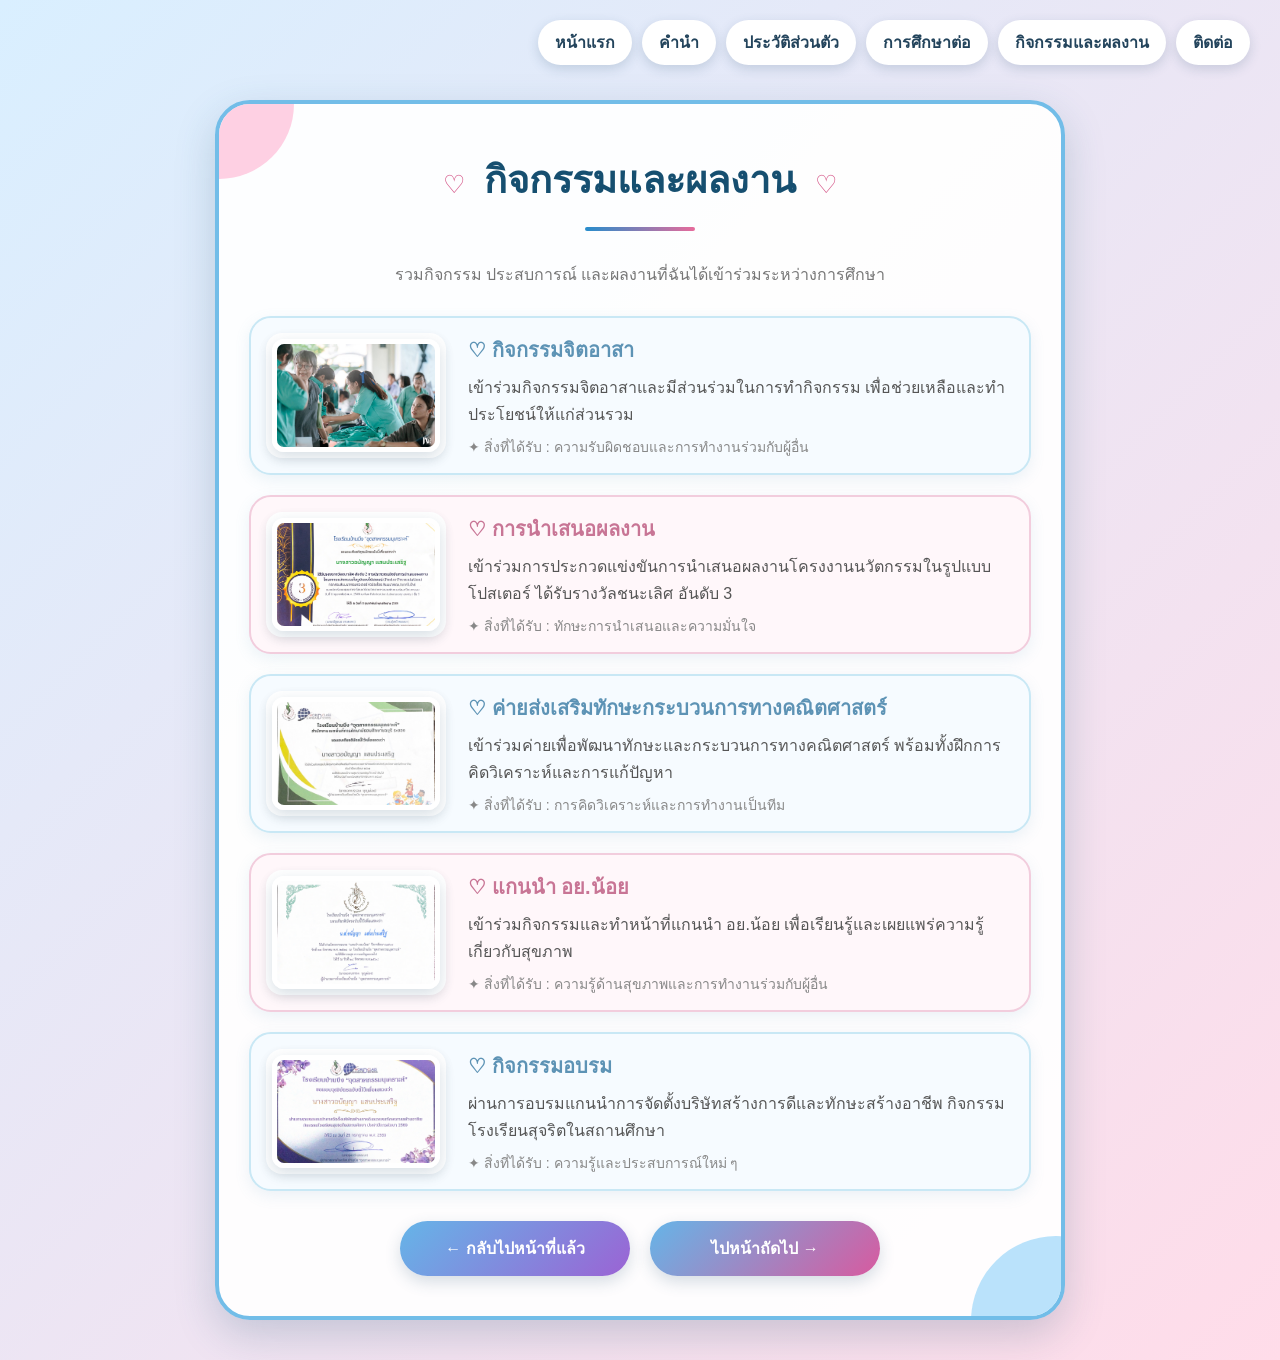
==== commit fe4197b7: "Update activity.html" ====
--- a/activity.html
+++ b/activity.html
@@ -363,7 +363,7 @@
 
                 <p>
 
-                    เข้าร่วมค่ายเพื่อพัฒนาทักษะและกระบวนการทางคณิตศาสตร์https://s34427-hub.github.io/s34427.github.io/
+                    เข้าร่วมค่ายเพื่อพัฒนาทักษะและกระบวนการทางคณิตศาสตร์
 
                     พร้อมทั้งฝึกการคิดวิเคราะห์และการแก้ปัญหา
 
